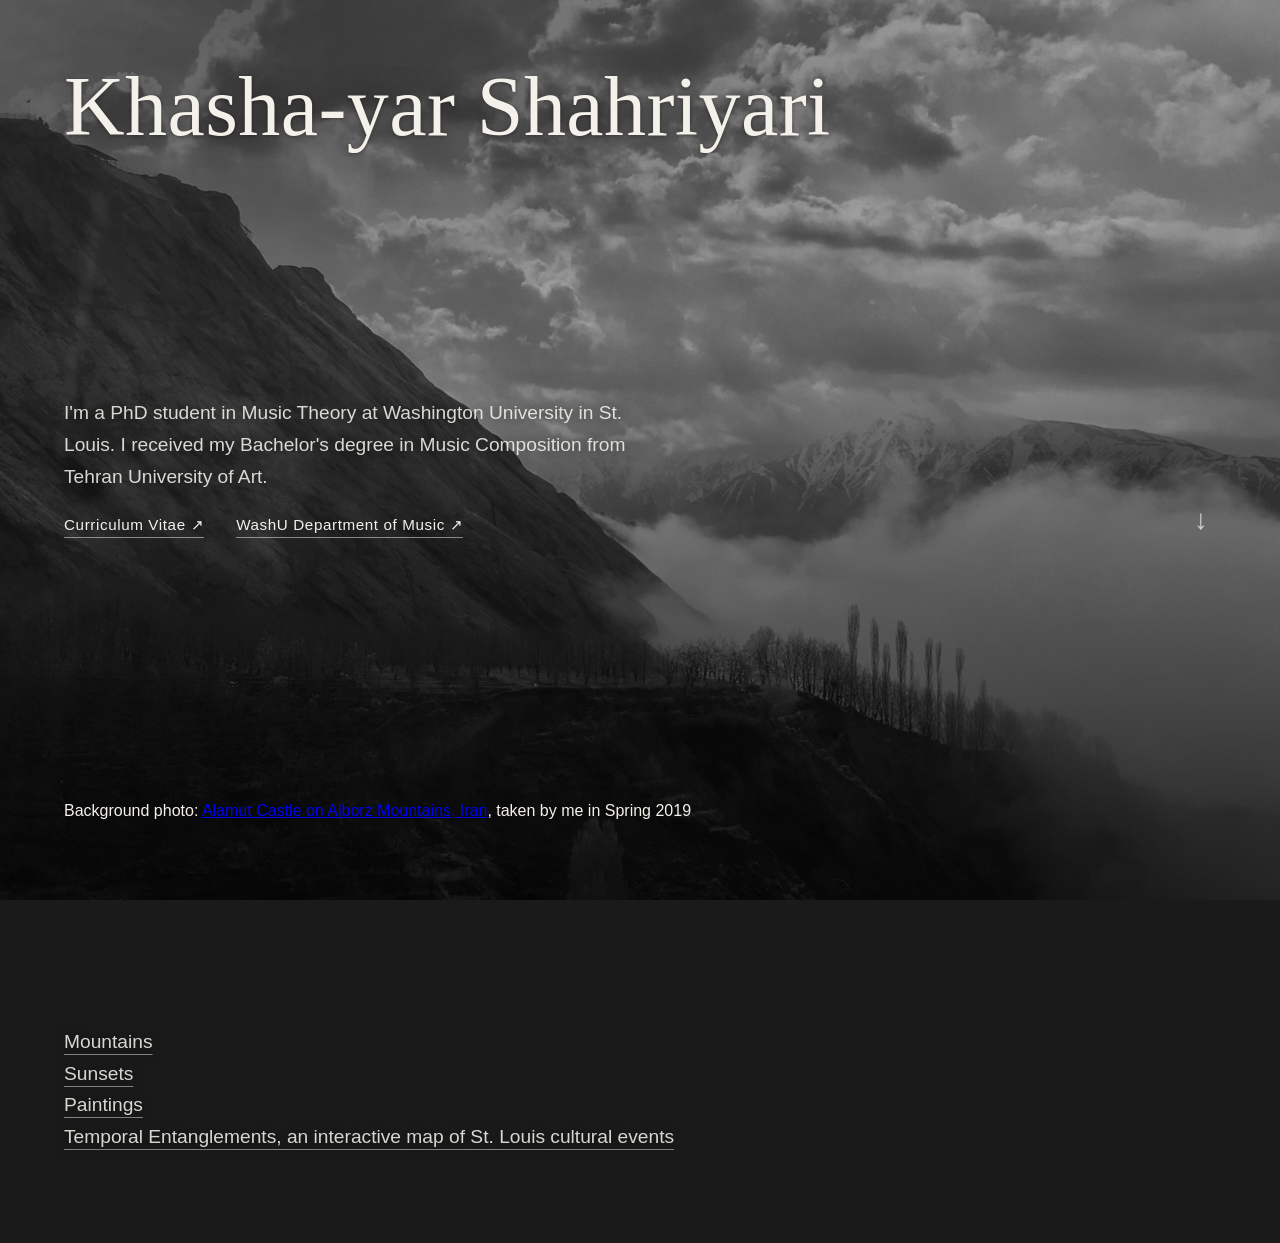
==== index.html @ f6d4081d "Update index.html" ====
<!DOCTYPE html>
<html lang="en">
<head>
  <meta charset="utf-8">
  <meta name="viewport" content="width=device-width, initial-scale=1">
  <title>Khashayar Shahriyari</title>
  <meta name="description" content="Khashayar Shahriyari, PhD student in Music Theory at Washington University in St. Louis.">
  <link rel="stylesheet" href="style.css">
</head>
<body>

  <!-- FIRST SECTION: name, bio and two links -->
  <main class="hero">
    <h1 class="name">Khasha-yar Shahriyari</h1>

    <div class="hero-bottom">
      <section class="about">
        <p>
          I'm a PhD student in Music Theory at Washington University in St. Louis.
          I received my Bachelor's degree in Music Composition from Tehran University of Art.
        </p>

        <nav class="links" aria-label="Links">
          <a href="https://drive.google.com/file/d/1QUqaiDFDRTK4Y88xNIoKQCYPcdXv1z6e/view?usp=sharing" target="_blank" rel="noopener noreferrer">Curriculum Vitae &#8599;</a>
          <a href="https://music.wustl.edu" target="_blank" rel="noopener noreferrer">WashU Department of Music &#8599;</a>
        </nav>
      </section>

      <a class="scroll" href="#more" aria-label="Scroll down">&darr;</a>
    </div>
        <p class="credit">Background photo: <a href="https://whc.unesco.org/en/list/1770/" target="_blank" rel="noopener noreferrer">Alamut Castle on Alborz Mountains, Iran</a>, taken by me in Spring 2019</p>
  </main>

  <!-- SECOND SECTION: a simple list. Click a line to open its gallery. -->
  <section class="more" id="more" aria-label="Photos and paintings">
    <ul class="list">

      <li>
        <details name="gallery">
          <summary>Mountains</summary>
          <div class="gallery">
            <figure style="--r:1.333"><img src="images/mountains-01.jpg" alt="Sunlit brown hills and green slopes under a blue sky with clouds" loading="lazy" decoding="async"></figure>
            <figure style="--r:1.607"><img src="images/mountains-02.jpg" alt="Snow-dusted mountain ridge above a band of fog" loading="lazy" decoding="async"></figure>
            <figure style="--r:1.401"><img src="images/mountains-03.jpg" alt="Snow-covered mountain range above farmland" loading="lazy" decoding="async"></figure>
            <figure style="--r:1.333"><img src="images/mountains-04.jpg" alt="Snow-capped mountains behind a city under large white clouds" loading="lazy" decoding="async"></figure>
            <figure style="--r:1.333"><img src="images/mountains-05.jpg" alt="Mountains and city under a deep blue sky with a few clouds" loading="lazy" decoding="async"></figure>
            <figure style="--r:1.317"><img src="images/mountains-06.jpg" alt="Evening light on a rocky mountainside with trees in the foreground" loading="lazy" decoding="async"></figure>
            <figure style="--r:1.333"><img src="images/mountains-08.jpg" alt="Mountain valley at dusk with village lights under blue clouds" loading="lazy" decoding="async"></figure>
            <figure style="--r:1.333"><img src="images/mountains-09.jpg" alt="Dark storm clouds over mountains and city lights at dusk" loading="lazy" decoding="async"></figure>
            <figure style="--r:1.333"><img src="images/mountains-07.jpg" alt="City lights seen through a dark mountain valley at night" loading="lazy" decoding="async"></figure>
          </div>
        </details>
      </li>

      <li>
        <details name="gallery">
          <summary>Sunsets</summary>
          <div class="gallery">
            <figure style="--r:1.333"><img src="images/sunsets-01.jpg" alt="Pink and violet sunset sky over white apartment buildings" loading="lazy" decoding="async"></figure>
            <figure style="--r:1.333"><img src="images/sunsets-02.jpg" alt="Orange glow and deep blue sky behind a tower block and a crane" loading="lazy" decoding="async"></figure>
            <figure style="--r:1.333"><img src="images/sunsets-03.jpg" alt="Orange and grey clouds at sunset above apartment buildings" loading="lazy" decoding="async"></figure>
            <figure style="--r:1.333"><img src="images/sunsets-04.jpg" alt="Sun setting behind a tower block under dark clouds" loading="lazy" decoding="async"></figure>
            <figure style="--r:1.5"><img src="images/sunsets-05.jpg" alt="Orange sky at the end of a city street at dusk" loading="lazy" decoding="async"></figure>
          </div>
        </details>
      </li>

      <li>
        <details name="gallery">
          <summary>Paintings</summary>
          <div class="gallery">
            <figure style="--r:0.744"><img src="images/paintings-01.jpg" alt="Abstract painting of a dark red peak against a blue field with a red border" loading="lazy" decoding="async"></figure>
            <figure style="--r:0.992"><img src="images/paintings-02.jpg" alt="Painting of a black and grey dog against a rust-orange background" loading="lazy" decoding="async"></figure>
            <figure style="--r:0.738"><img src="images/paintings-03.jpg" alt="Painting of dark tree trunks with a blue horizontal band across the middle" loading="lazy" decoding="async"></figure>
          </div>
        </details>
      </li>

      <li>
        <a class="page-link" href="temporal-entanglements.html">Temporal Entanglements, an interactive map of St. Louis cultural events</a>
      </li>

    </ul>
  </section>

</body>
</html>
---- style.css ----
/* Styles for the whole site. */

:root {
  --ink: #f4f1ea;
  --ink-soft: rgba(244, 241, 234, 0.88);
  --ink-dim: rgba(244, 241, 234, 0.6);
  --serif: "Iowan Old Style", "Palatino Linotype", Palatino, "Book Antiqua", Georgia, serif;
  --sans: -apple-system, BlinkMacSystemFont, "Segoe UI", Helvetica, Arial, sans-serif;
  --gutter: clamp(24px, 5vw, 72px);
}

* { box-sizing: border-box; }

html { scroll-behavior: smooth; }

@media (prefers-reduced-motion: reduce) {
  html { scroll-behavior: auto; }
}

body {
  margin: 0;
  background: #1a1a1a;
  color: var(--ink);
  font-family: var(--sans);
  -webkit-font-smoothing: antialiased;
}

/* The photo sits on a fixed layer, so the background never changes while you scroll. */
body::before {
  content: "";
  position: fixed;
  inset: 0;
  z-index: -1;
  background:
    radial-gradient(ellipse 75% 45% at 20% 0%, rgba(0, 0, 0, 0.5) 0%, rgba(0, 0, 0, 0) 100%),
    linear-gradient(to top, rgba(0, 0, 0, 0.72) 0%, rgba(0, 0, 0, 0.30) 38%, rgba(0, 0, 0, 0) 62%),
    linear-gradient(rgba(0, 0, 0, 0.28), rgba(0, 0, 0, 0.28)),
    url("background.jpg") 55% center / cover no-repeat;
}

/* ---------- First section: name, bio and two links ---------- */

.hero {
  min-height: 100vh;
  min-height: 100svh;
  display: flex;
  flex-direction: column;
  justify-content: space-between;
  gap: 3rem;
  padding: var(--gutter);
}

.name {
  margin: 0;
  font-family: var(--serif);
  font-weight: 400;
  font-size: clamp(2.5rem, 7vw, 5.25rem);
  line-height: 1.02;
  letter-spacing: 0.005em;
  text-shadow: 0 1px 4px rgba(0, 0, 0, 0.35), 0 2px 28px rgba(0, 0, 0, 0.55);
}

.hero-bottom {
  display: flex;
  align-items: flex-end;
  justify-content: space-between;
  gap: 2rem;
}

.about {
  flex: 1 1 auto;
  min-width: 0;
  max-width: 36rem;
}

/* Bio text. The list below uses these same type settings. */
.about p,
.list summary,
.list .page-link {
  font-family: var(--sans);
  font-size: clamp(1.05rem, 1.6vw, 1.2rem);
  line-height: 1.65;
  color: var(--ink-soft);
  text-shadow: 0 1px 12px rgba(0, 0, 0, 0.5);
}

.about p { margin: 0 0 1.5rem; }

.links {
  display: flex;
  flex-wrap: wrap;
  gap: 0.75rem 2rem;
}

.links a {
  color: var(--ink);
  text-decoration: none;
  font-size: 0.95rem;
  letter-spacing: 0.04em;
  padding-bottom: 3px;
  border-bottom: 1px solid rgba(244, 241, 234, 0.5);
  transition: border-color 0.2s ease;
}

.links a:hover { border-bottom-color: var(--ink); }

.scroll {
  flex: none;
  padding: 0.25rem 0.5rem;
  color: var(--ink);
  text-decoration: none;
  font-size: 1.75rem;
  line-height: 1;
  opacity: 0.75;
  transition: opacity 0.2s ease, transform 0.2s ease;
}

.scroll:hover { opacity: 1; transform: translateY(3px); }

.links a:focus-visible,
.scroll:focus-visible,
.list summary:focus-visible,
.list .page-link:focus-visible {
  outline: 2px solid var(--ink);
  outline-offset: 4px;
}

/* ---------- Second section: simple list that opens galleries ---------- */

/* Same left edge as the bio; just space above it. No panel, so the photo stays visible. */
.more {
  padding: clamp(64px, 14vh, 160px) var(--gutter) clamp(64px, 10vh, 120px);
}

.list {
  margin: 0;
  padding: 0;
  list-style: none;
}

.list summary,
.list .page-link {
  display: block;
  width: fit-content;
  list-style: none;
  cursor: pointer;
  text-decoration: underline;
  text-decoration-thickness: 1px;
  text-decoration-color: rgba(244, 241, 234, 0.5);
  text-underline-offset: 0.3em;
}

.list summary::-webkit-details-marker { display: none; }

.list summary:hover,
.list .page-link:hover,
.list details[open] > summary {
  color: var(--ink);
  text-decoration-color: var(--ink);
}

/* Gallery: pictures sit beside each other and wrap into rows of equal height. */
.gallery {
  display: flex;
  flex-wrap: wrap;
  gap: 8px;
  padding: 1rem 0 2.25rem;
}

/* Keeps a short last row from stretching across the page. */
.gallery::after {
  content: "";
  flex-grow: 1000000;
}

/* On phones every picture gets the full width. */
@media (max-width: 560px) {
  .gallery::after { display: none; }
}

.gallery figure {
  position: relative;
  margin: 0;
  flex-grow: calc(var(--r) * 100);
  flex-shrink: 1;
  flex-basis: calc(var(--r) * 14rem);
}

.gallery figure::before {
  content: "";
  display: block;
  padding-top: calc(100% / var(--r));
}

.gallery img {
  position: absolute;
  inset: 0;
  display: block;
  width: 100%;
  height: 100%;
  object-fit: cover;
}

/* ---------- Project page: the events map ---------- */

.project {
  padding: var(--gutter);
}

.back {
  display: inline-block;
  margin-bottom: clamp(1.75rem, 5vh, 3rem);
  padding-bottom: 3px;
  color: var(--ink);
  text-decoration: none;
  font-size: 0.95rem;
  letter-spacing: 0.04em;
  border-bottom: 1px solid rgba(244, 241, 234, 0.5);
  transition: border-color 0.2s ease;
}

.back:hover { border-bottom-color: var(--ink); }

.back:focus-visible {
  outline: 2px solid var(--ink);
  outline-offset: 4px;
}

/* The map page has no visible title of its own (the map carries it), but screen readers still get one. */
.visually-hidden {
  position: absolute;
  width: 1px;
  height: 1px;
  margin: -1px;
  padding: 0;
  overflow: hidden;
  clip: rect(0, 0, 0, 0);
  white-space: nowrap;
  border: 0;
}

.intro {
  max-width: 40rem;
  margin: 0 0 clamp(2rem, 5vh, 3rem);
  font-size: clamp(1.05rem, 1.6vw, 1.2rem);
  line-height: 1.65;
  color: var(--ink-soft);
  text-shadow: 0 1px 12px rgba(0, 0, 0, 0.5);
}

.map-frame {
  overflow: hidden;
  border: 1px solid rgba(244, 241, 234, 0.2);
  border-radius: 10px;
  background: #0b0e13;
}

.map-frame iframe {
  display: block;
  width: 100%;
  /* Tall enough to fill the browser window once you scroll down to it. */
  height: clamp(720px, calc(100vh - 3rem), 1400px);
  border: 0;
}

/* On phones the map page stacks the map above its list, so give it more height. */
@media (max-width: 820px) {
  .map-frame iframe { height: 150vh; height: 150svh; }
}
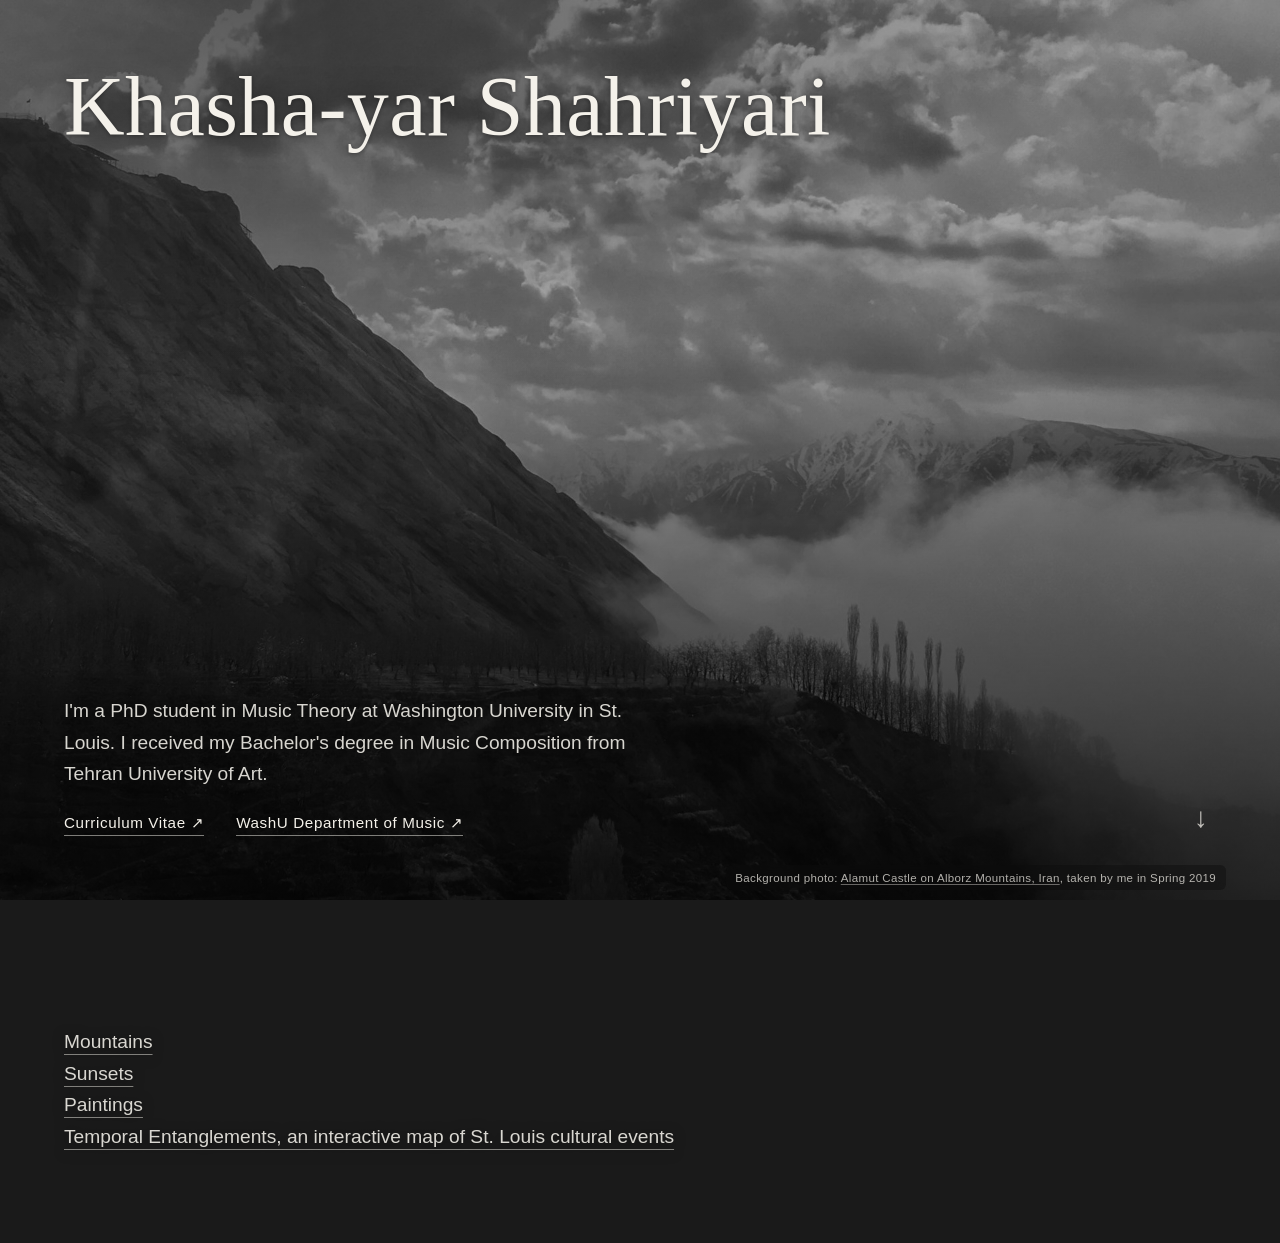
==== commit ef7fc367: "Add files via upload" ====
--- a/index.html
+++ b/index.html
@@ -28,7 +28,6 @@
 
       <a class="scroll" href="#more" aria-label="Scroll down">&darr;</a>
     </div>
-        <p class="credit">Background photo: <a href="https://whc.unesco.org/en/list/1770/" target="_blank" rel="noopener noreferrer">Alamut Castle on Alborz Mountains, Iran</a>, taken by me in Spring 2019</p>
   </main>
 
   <!-- SECOND SECTION: a simple list. Click a line to open its gallery. -->
@@ -83,5 +82,8 @@
     </ul>
   </section>
 
+  <!-- Photo credit for the background image; stays in the bottom-right corner while you scroll. -->
+  <p class="credit">Background photo: <a href="https://whc.unesco.org/en/list/1770/" target="_blank" rel="noopener noreferrer">Alamut Castle on Alborz Mountains, Iran</a>, taken by me in Spring 2019</p>
+
 </body>
 </html>
--- a/style.css
+++ b/style.css
@@ -118,12 +118,45 @@
 .scroll:hover { opacity: 1; transform: translateY(3px); }
 
 .links a:focus-visible,
+.credit a:focus-visible,
 .scroll:focus-visible,
 .list summary:focus-visible,
 .list .page-link:focus-visible {
   outline: 2px solid var(--ink);
   outline-offset: 4px;
 }
+
+/* Photo credit: tiny, fixed in the bottom-right corner so it stays there while you scroll. */
+.credit {
+  position: fixed;
+  right: calc(var(--gutter) - 0.6rem);
+  bottom: 0.6rem;
+  z-index: 10;
+  max-width: min(44rem, calc(100% - var(--gutter)));
+  margin: 0;
+  padding: 0.28rem 0.6rem;
+  border-radius: 6px;
+  background: rgba(12, 12, 12, 0.42);
+  -webkit-backdrop-filter: blur(6px);
+  backdrop-filter: blur(6px);
+  text-align: right;
+  text-wrap: balance;
+  font-size: 0.72rem;
+  line-height: 1.4;
+  letter-spacing: 0.03em;
+  color: rgba(244, 241, 234, 0.72);
+}
+
+.credit a {
+  color: inherit;
+  text-decoration: underline;
+  text-decoration-thickness: 1px;
+  text-decoration-color: rgba(244, 241, 234, 0.4);
+  text-underline-offset: 0.2em;
+  transition: color 0.2s ease;
+}
+
+.credit a:hover { color: var(--ink); }
 
 /* ---------- Second section: simple list that opens galleries ---------- */
 
@@ -267,3 +300,8 @@
 @media (max-width: 820px) {
   .map-frame iframe { height: 150vh; height: 150svh; }
 }
+
+/* On narrow screens the credit wraps to two lines; give it room so it never sits on the arrow. */
+@media (max-width: 700px) {
+  .hero { padding-bottom: calc(var(--gutter) + 2.6rem); }
+}
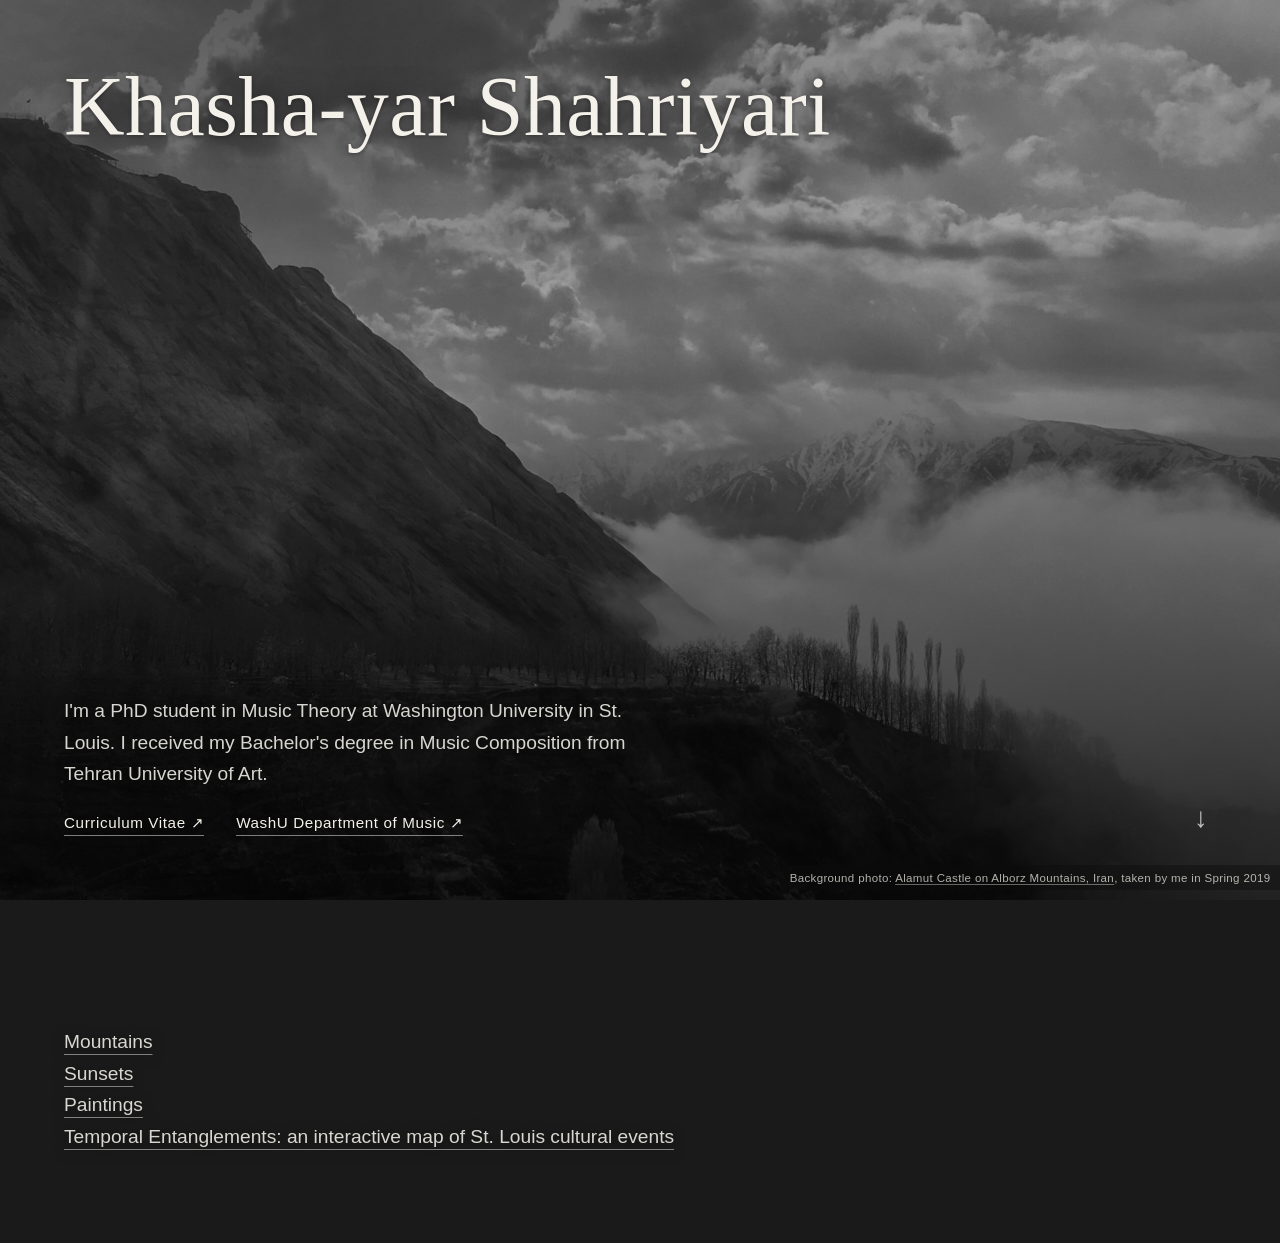
==== commit d7a8708d: "Update index.html" ====
--- a/index.html
+++ b/index.html
@@ -76,7 +76,7 @@
       </li>
 
       <li>
-        <a class="page-link" href="temporal-entanglements.html">Temporal Entanglements, an interactive map of St. Louis cultural events</a>
+        <a class="page-link" href="temporal-entanglements.html">Temporal Entanglements: an interactive map of St. Louis cultural events</a>
       </li>
 
     </ul>
--- a/style.css
+++ b/style.css
@@ -126,16 +126,17 @@
   outline-offset: 4px;
 }
 
-/* Photo credit: tiny, fixed in the bottom-right corner so it stays there while you scroll. */
+/* Photo credit. On wide screens it is fixed in the bottom-right corner (flush with the screen edge) and stays
+   there while you scroll. On phones it sits at the very end of the page instead. */
 .credit {
   position: fixed;
-  right: calc(var(--gutter) - 0.6rem);
+  right: 0;
   bottom: 0.6rem;
   z-index: 10;
-  max-width: min(44rem, calc(100% - var(--gutter)));
+  max-width: min(44rem, 100%);
   margin: 0;
   padding: 0.28rem 0.6rem;
-  border-radius: 6px;
+  border-radius: 6px 0 0 6px;
   background: rgba(12, 12, 12, 0.42);
   -webkit-backdrop-filter: blur(6px);
   backdrop-filter: blur(6px);
@@ -145,6 +146,15 @@
   line-height: 1.4;
   letter-spacing: 0.03em;
   color: rgba(244, 241, 234, 0.72);
+}
+
+@media (max-width: 700px) {
+  .credit {
+    position: static;
+    width: fit-content;
+    max-width: 100%;
+    margin: 0 0 0.6rem auto;
+  }
 }
 
 .credit a {
@@ -300,8 +310,3 @@
 @media (max-width: 820px) {
   .map-frame iframe { height: 150vh; height: 150svh; }
 }
-
-/* On narrow screens the credit wraps to two lines; give it room so it never sits on the arrow. */
-@media (max-width: 700px) {
-  .hero { padding-bottom: calc(var(--gutter) + 2.6rem); }
-}
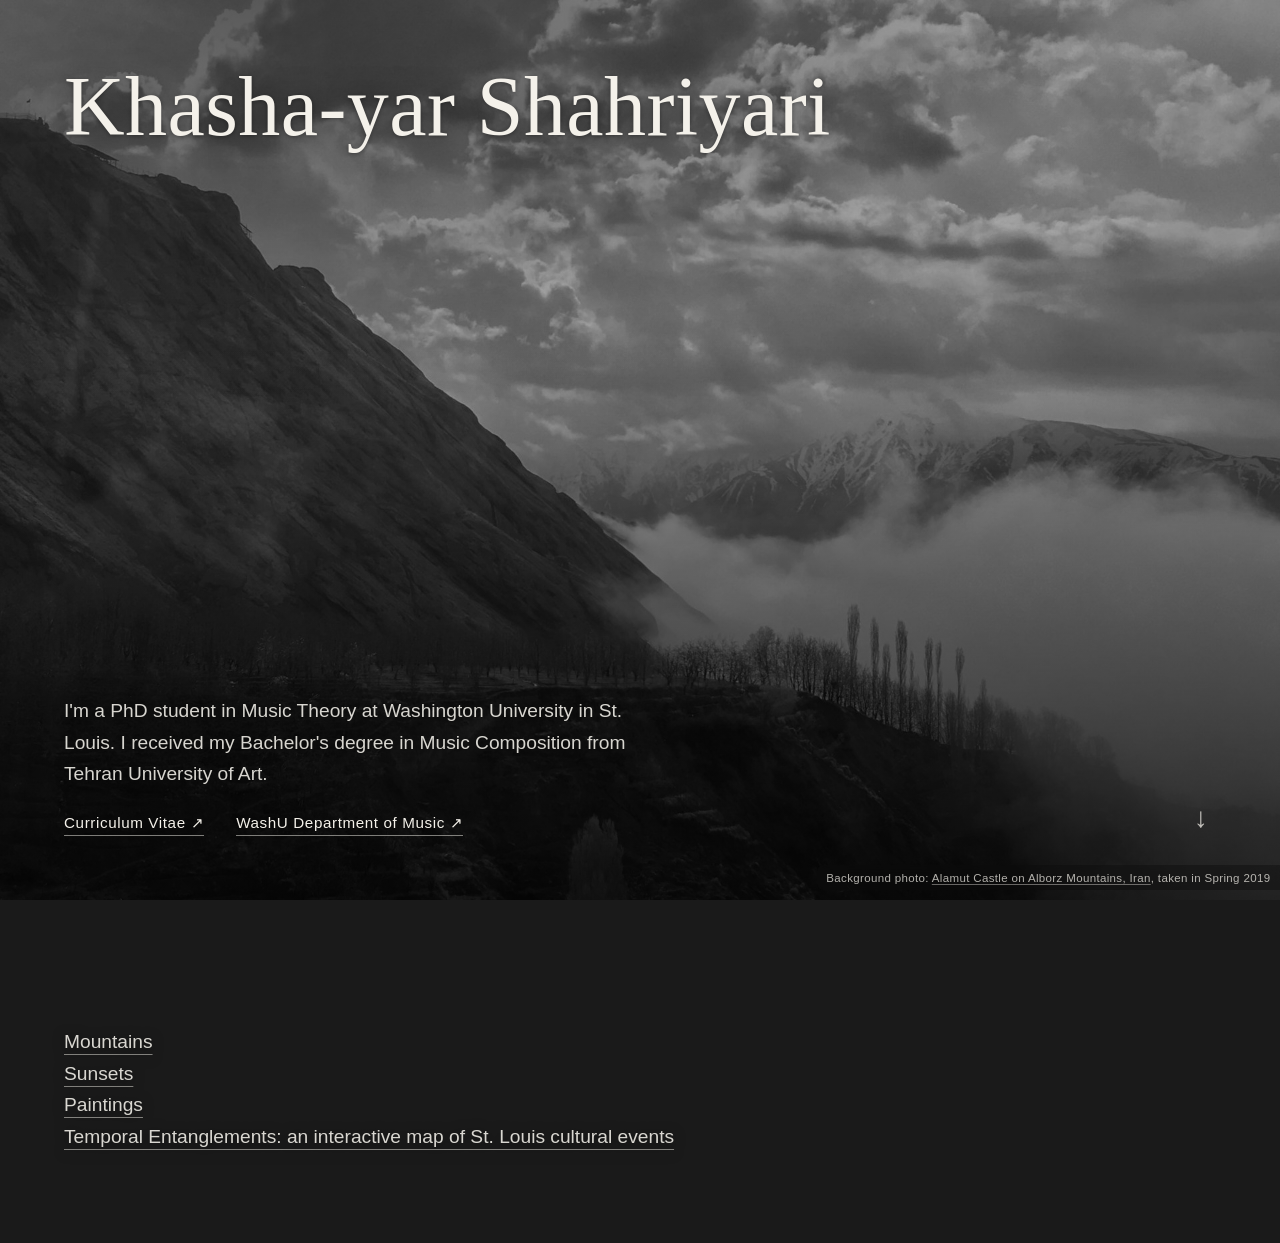
==== commit a4445846: "Update index.html" ====
--- a/index.html
+++ b/index.html
@@ -83,7 +83,7 @@
   </section>
 
   <!-- Photo credit for the background image; stays in the bottom-right corner while you scroll. -->
-  <p class="credit">Background photo: <a href="https://whc.unesco.org/en/list/1770/" target="_blank" rel="noopener noreferrer">Alamut Castle on Alborz Mountains, Iran</a>, taken by me in Spring 2019</p>
+  <p class="credit">Background photo: <a href="https://whc.unesco.org/en/list/1770/" target="_blank" rel="noopener noreferrer">Alamut Castle on Alborz Mountains, Iran</a>, taken in Spring 2019</p>
 
 </body>
 </html>
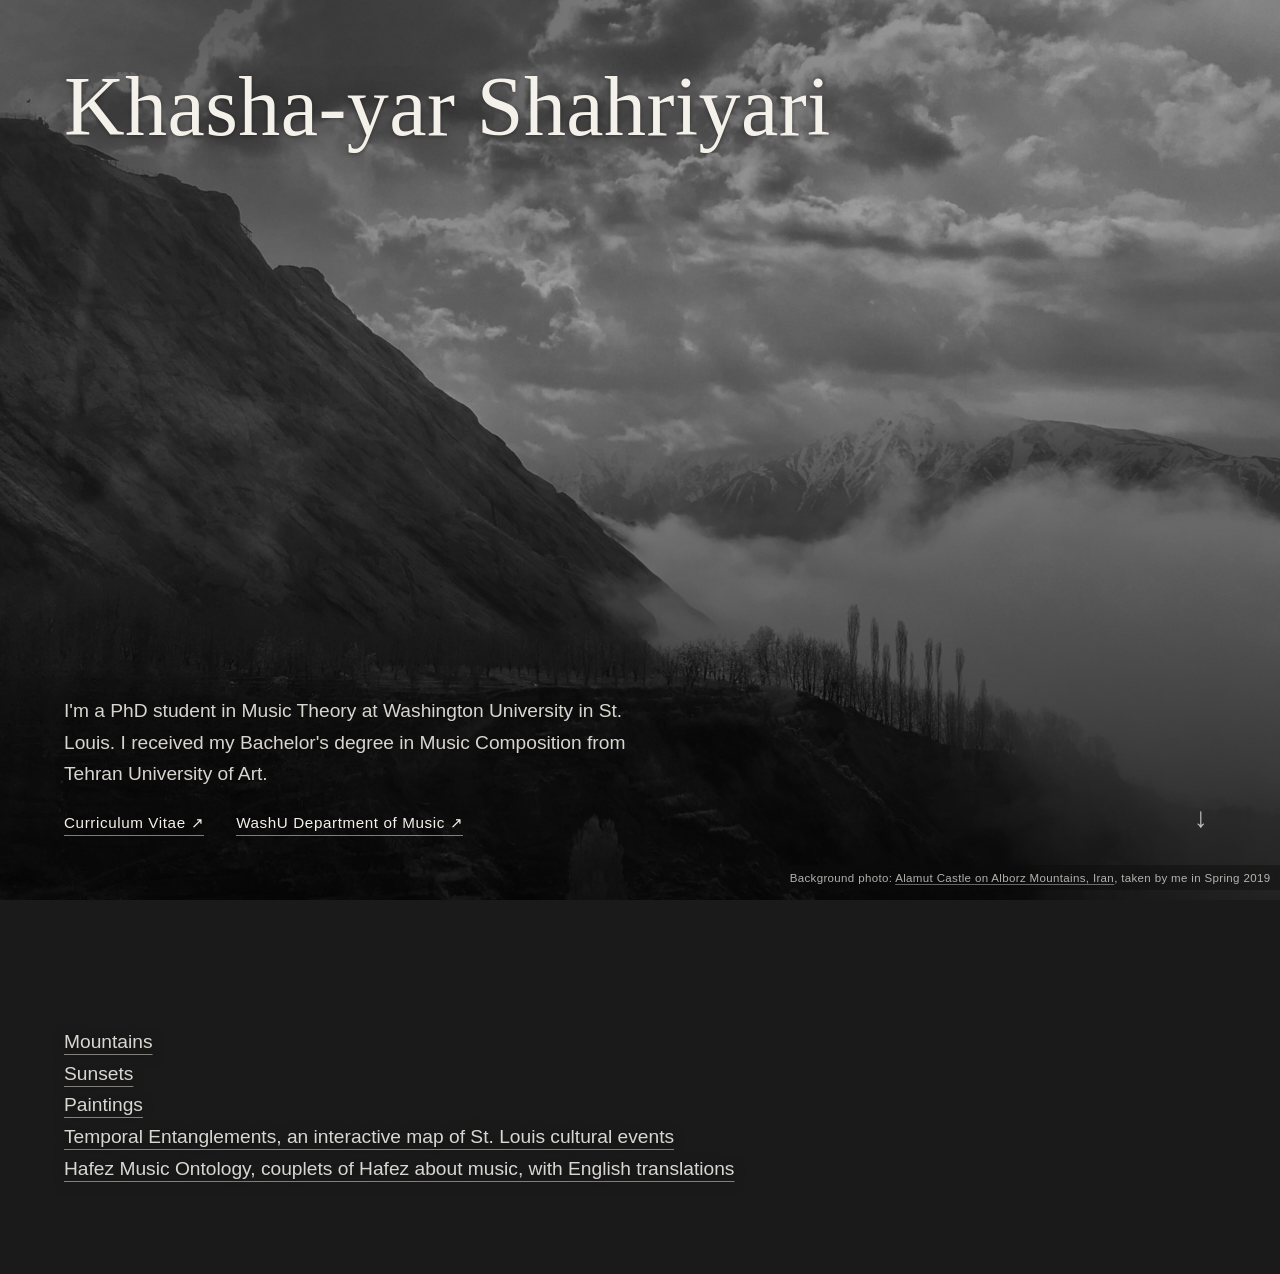
==== commit d7c11c14: "Add files via upload" ====
--- a/index.html
+++ b/index.html
@@ -76,14 +76,18 @@
       </li>
 
       <li>
-        <a class="page-link" href="temporal-entanglements.html">Temporal Entanglements: an interactive map of St. Louis cultural events</a>
+        <a class="page-link" href="temporal-entanglements.html">Temporal Entanglements, an interactive map of St. Louis cultural events</a>
+      </li>
+
+      <li>
+        <a class="page-link" href="hafez-music-ontology.html">Hafez Music Ontology, couplets of Hafez about music, with English translations</a>
       </li>
 
     </ul>
   </section>
 
   <!-- Photo credit for the background image; stays in the bottom-right corner while you scroll. -->
-  <p class="credit">Background photo: <a href="https://whc.unesco.org/en/list/1770/" target="_blank" rel="noopener noreferrer">Alamut Castle on Alborz Mountains, Iran</a>, taken in Spring 2019</p>
+  <p class="credit">Background photo: <a href="https://whc.unesco.org/en/list/1770/" target="_blank" rel="noopener noreferrer">Alamut Castle on Alborz Mountains, Iran</a>, taken by me in Spring 2019</p>
 
 </body>
 </html>
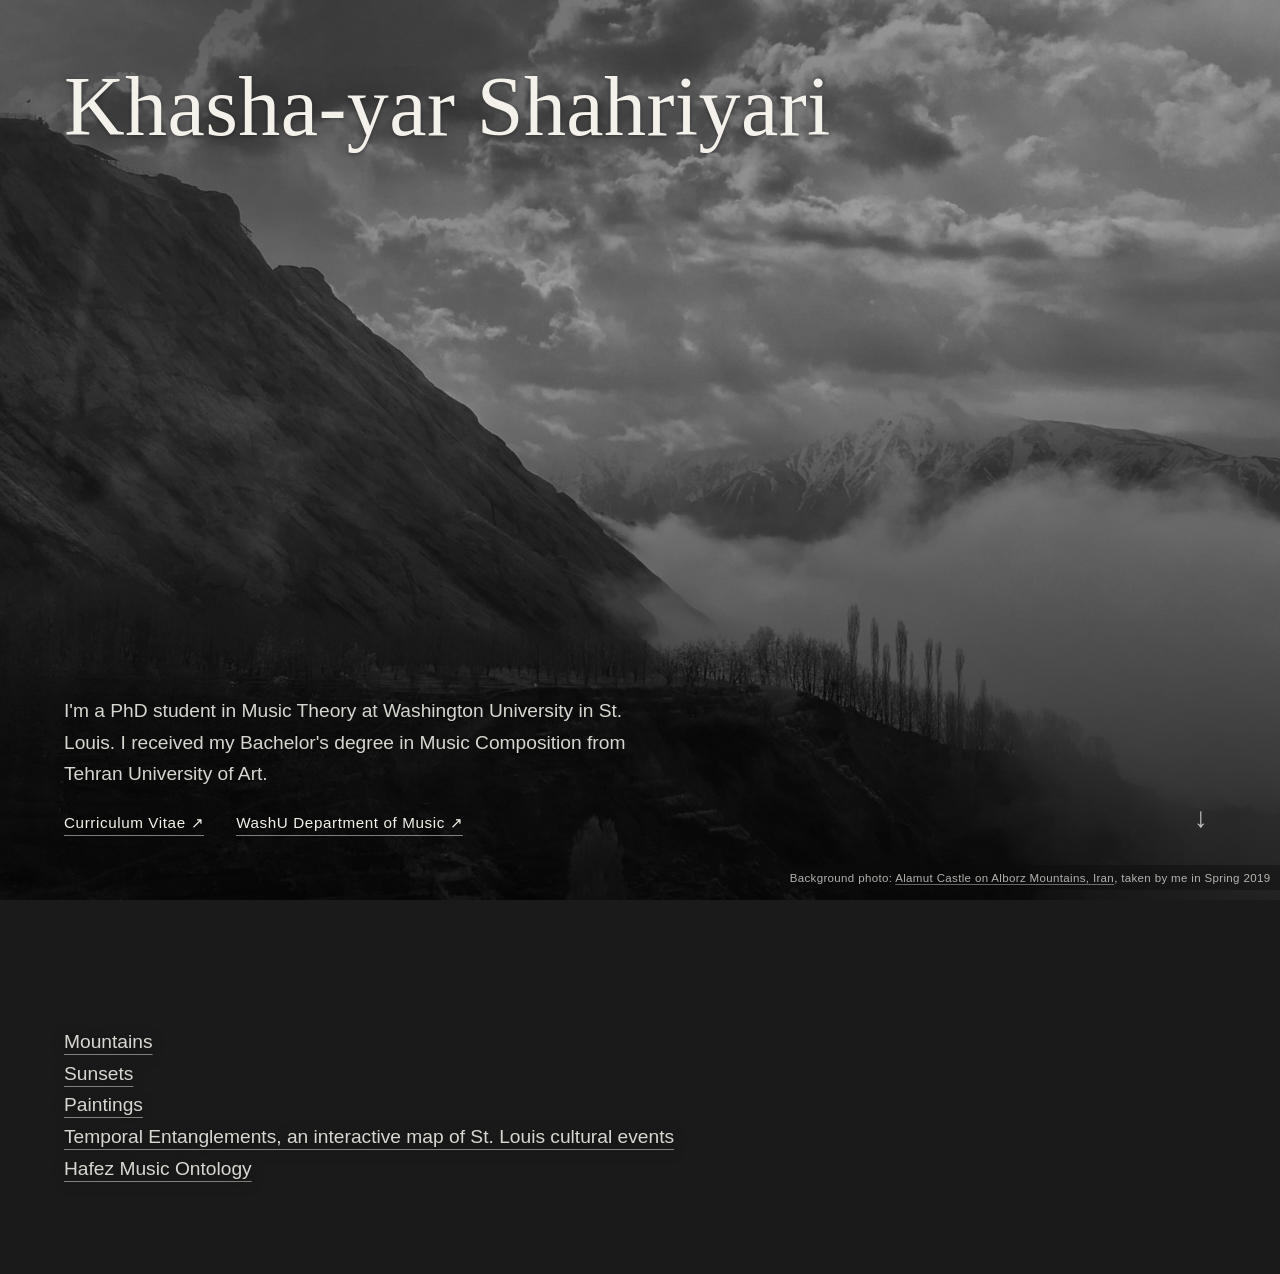
==== commit 62cb8d56: "Update index.html" ====
--- a/index.html
+++ b/index.html
@@ -80,7 +80,7 @@
       </li>
 
       <li>
-        <a class="page-link" href="hafez-music-ontology.html">Hafez Music Ontology, couplets of Hafez about music, with English translations</a>
+        <a class="page-link" href="hafez-music-ontology.html">Hafez Music Ontology</a>
       </li>
 
     </ul>
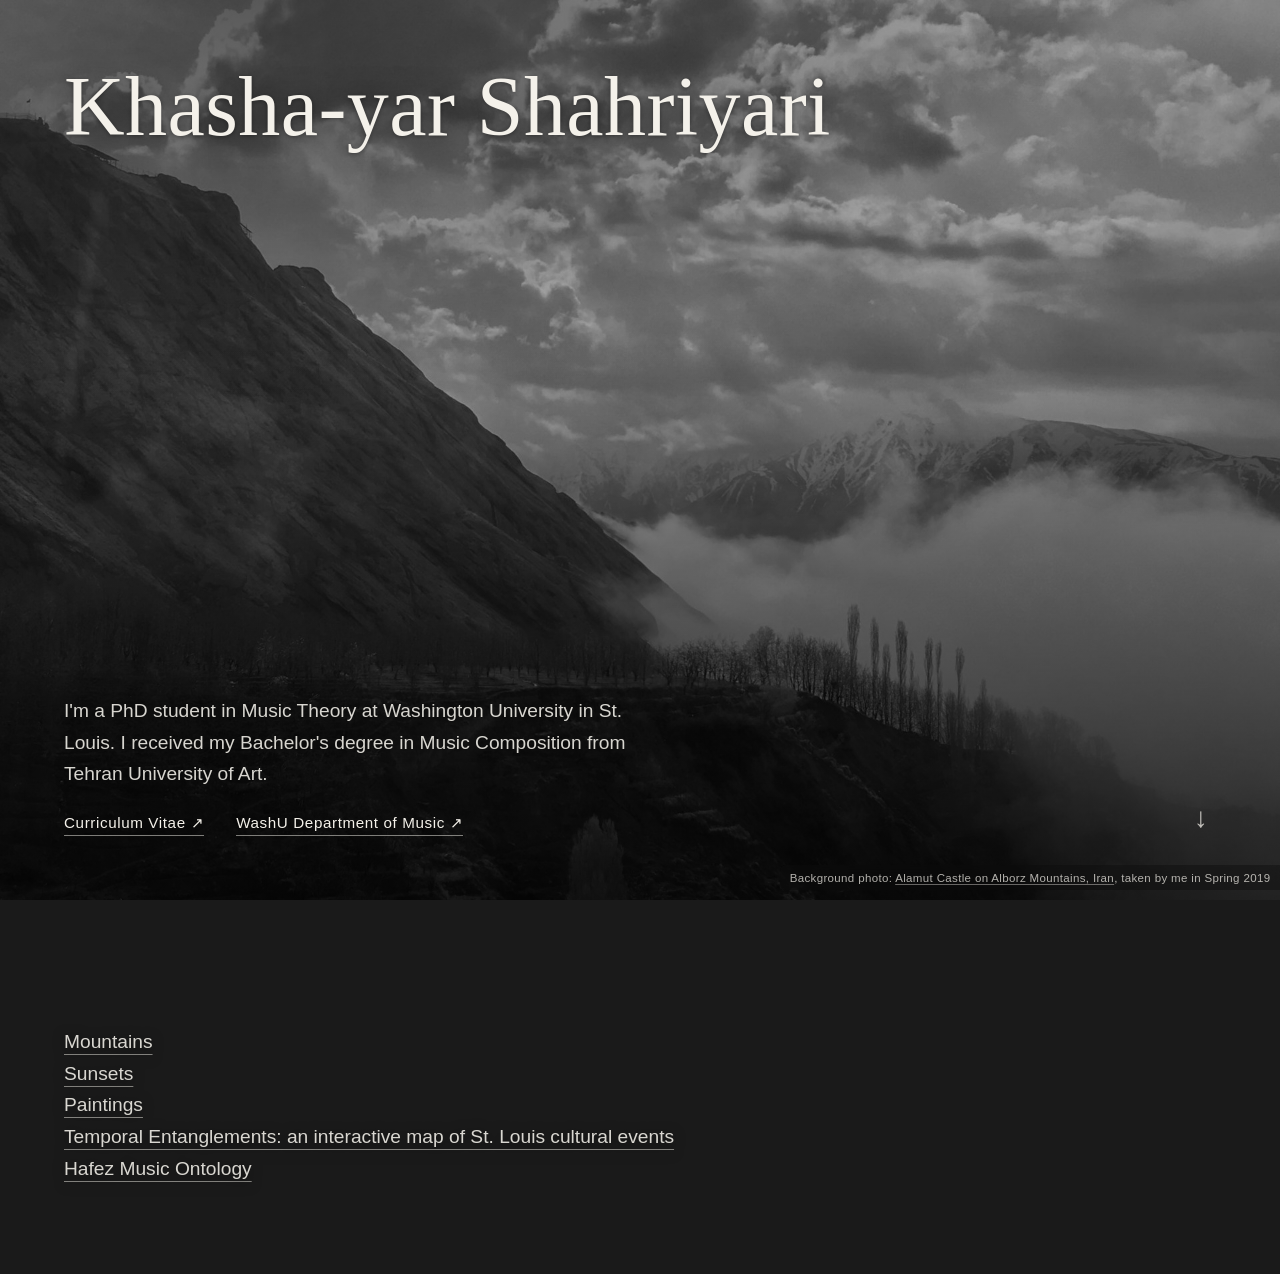
==== commit 0a0f30ee: "Update index.html" ====
--- a/index.html
+++ b/index.html
@@ -76,7 +76,7 @@
       </li>
 
       <li>
-        <a class="page-link" href="temporal-entanglements.html">Temporal Entanglements, an interactive map of St. Louis cultural events</a>
+        <a class="page-link" href="temporal-entanglements.html">Temporal Entanglements: an interactive map of St. Louis cultural events</a>
       </li>
 
       <li>
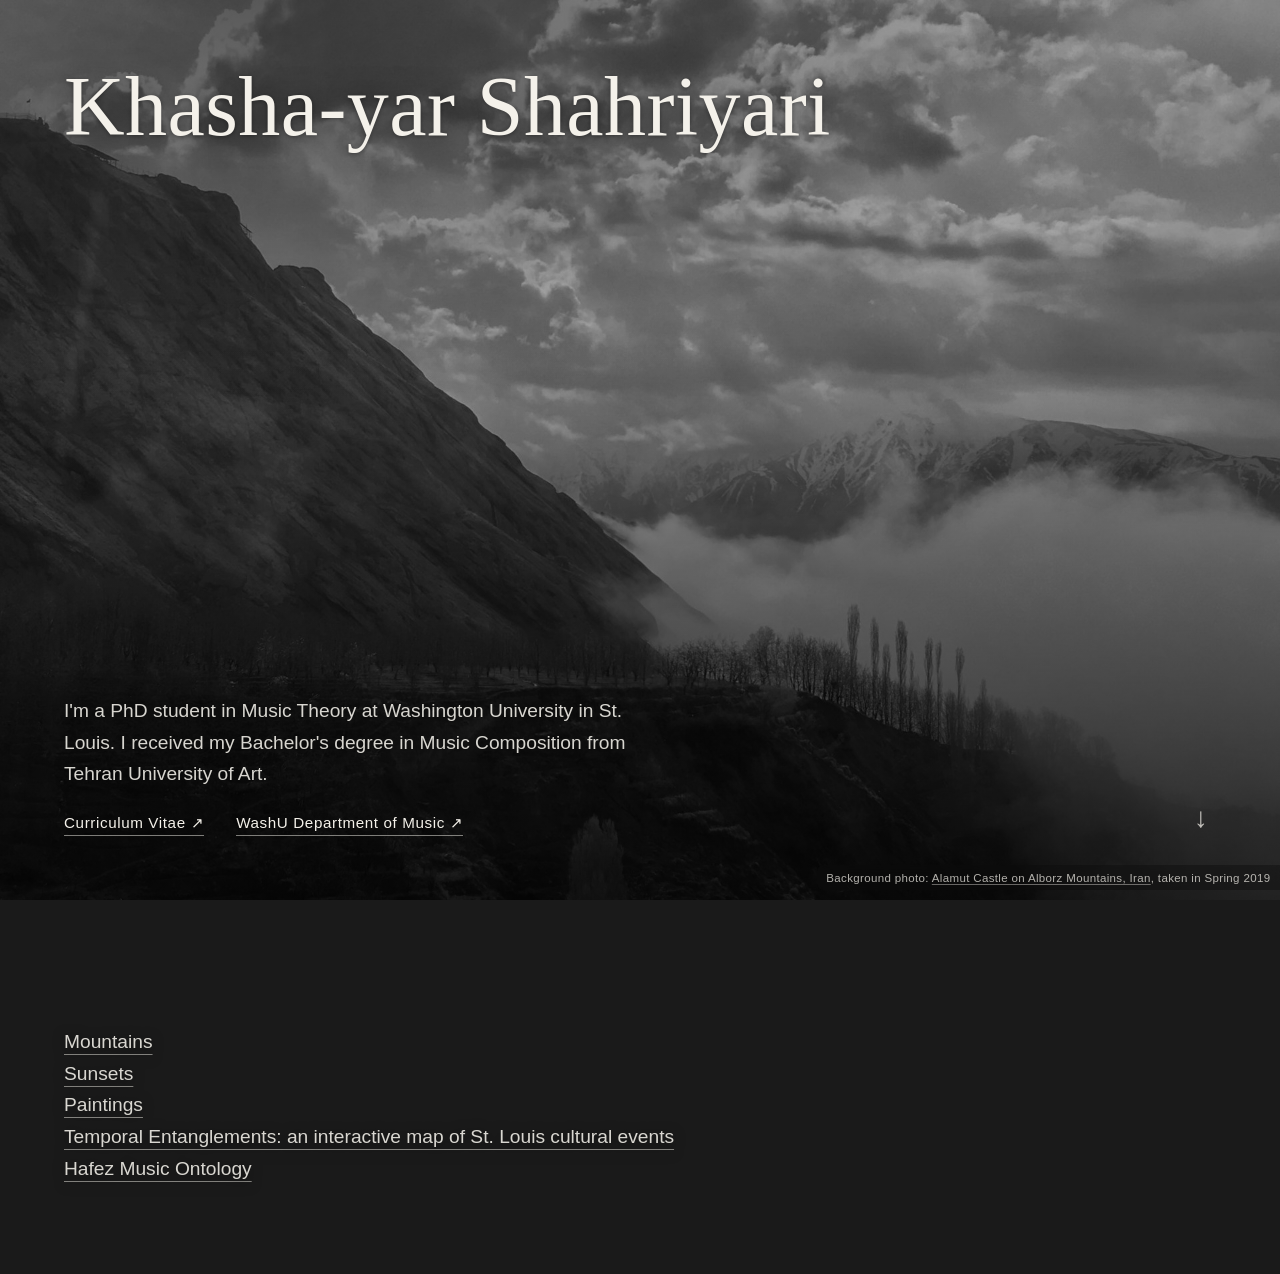
==== commit fc35095d: "Update index.html" ====
--- a/index.html
+++ b/index.html
@@ -87,7 +87,7 @@
   </section>
 
   <!-- Photo credit for the background image; stays in the bottom-right corner while you scroll. -->
-  <p class="credit">Background photo: <a href="https://whc.unesco.org/en/list/1770/" target="_blank" rel="noopener noreferrer">Alamut Castle on Alborz Mountains, Iran</a>, taken by me in Spring 2019</p>
+  <p class="credit">Background photo: <a href="https://whc.unesco.org/en/list/1770/" target="_blank" rel="noopener noreferrer">Alamut Castle on Alborz Mountains, Iran</a>, taken in Spring 2019</p>
 
 </body>
 </html>
